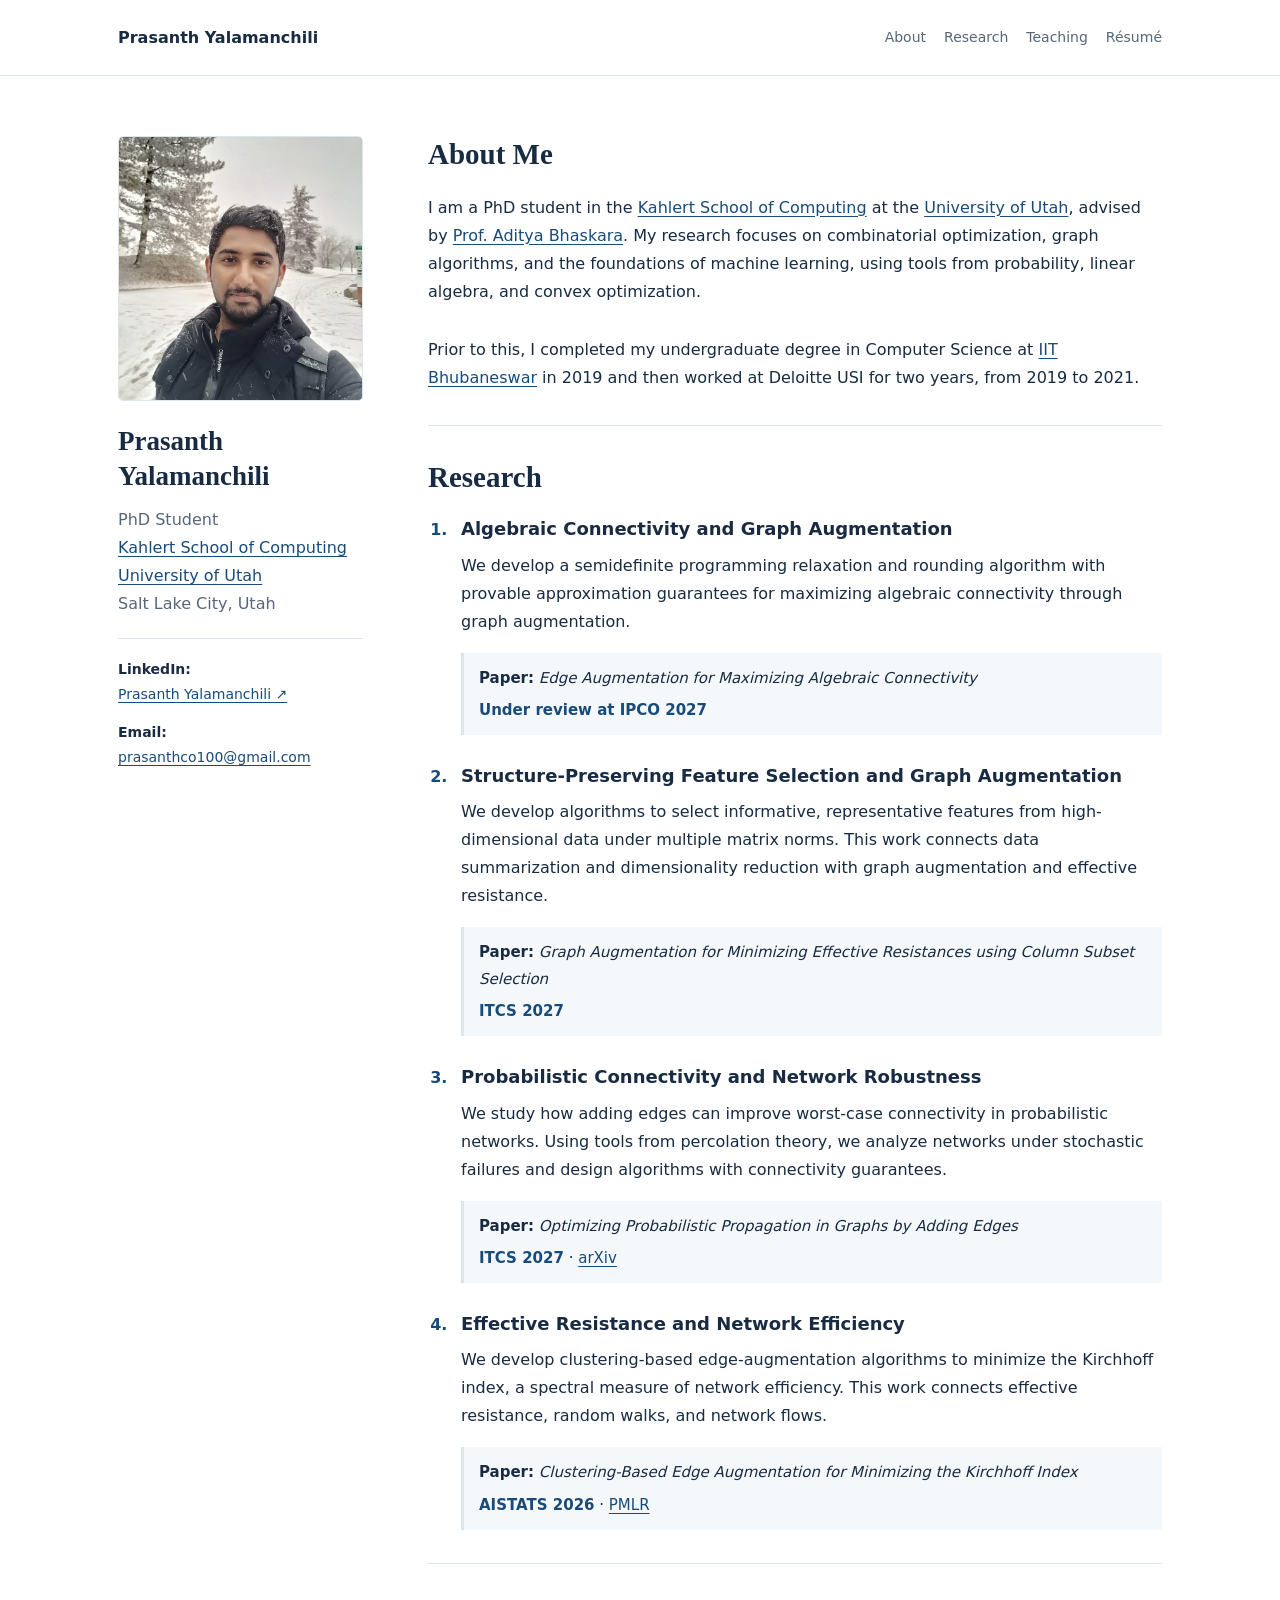
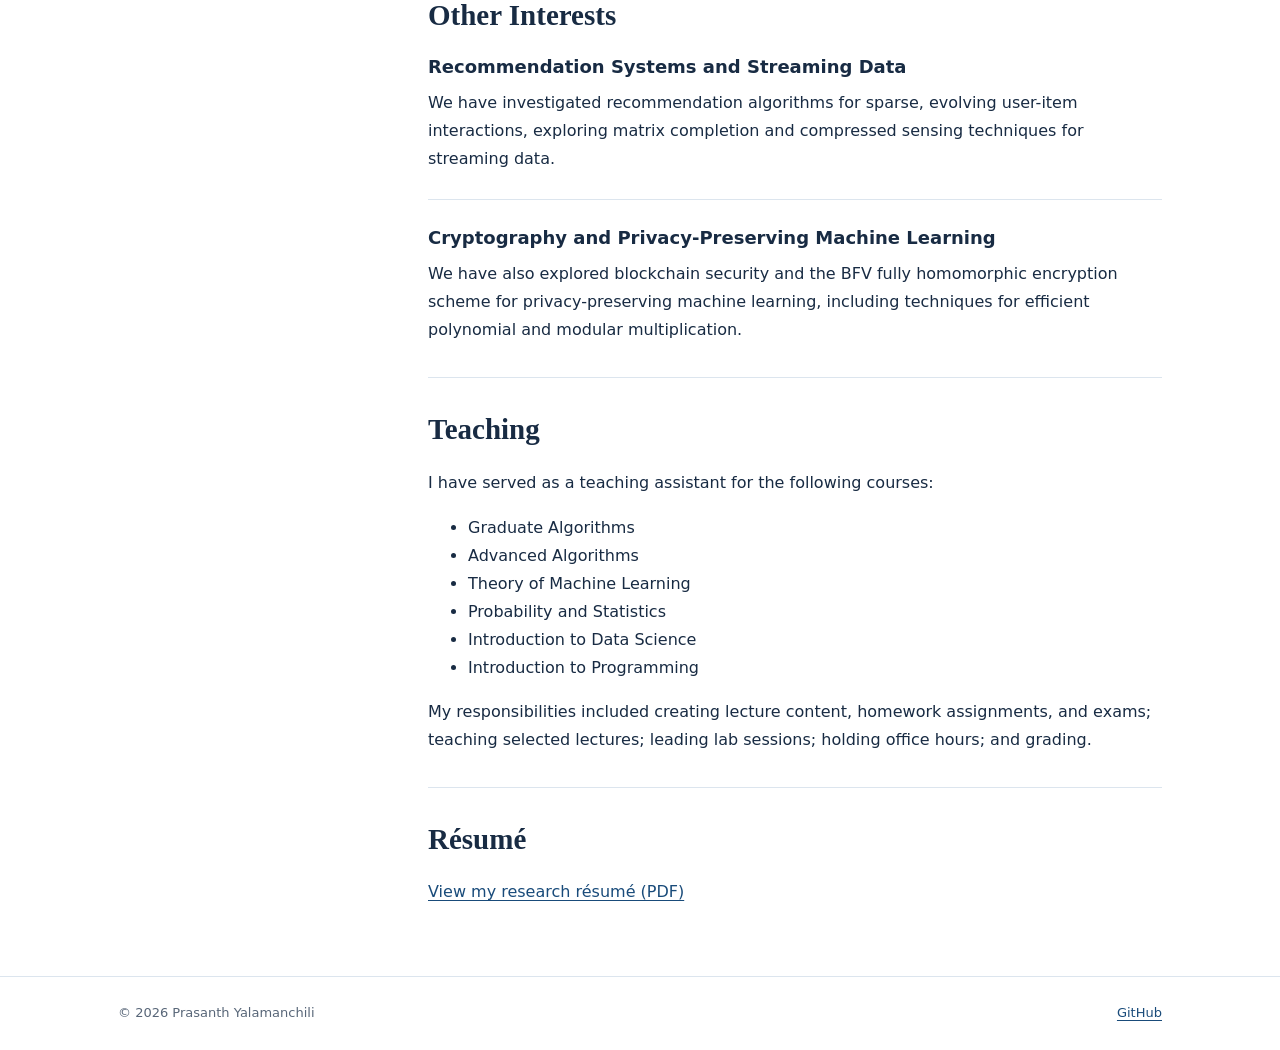
==== index.html @ 50b41cd7 "edits" ====
<!doctype html>
<html lang="en">
<head>
  <meta charset="utf-8">
  <meta name="viewport" content="width=device-width,initial-scale=1">
  <meta name="description" content="Prasanth Yalamanchili — research in algorithms, combinatorial optimization, and spectral graph theory.">
  <meta name="theme-color" content="#13263f">
  <title>Prasanth Yalamanchili | Research & Teaching</title>
  <link rel="stylesheet" href="style.css">
</head>
<body>
  <a class="skip" href="#main">Skip to content</a>
  <header class="site-header">
    <div class="container nav-wrap">
      <a class="brand" href="#home">Prasanth Yalamanchili</a>
      <nav aria-label="Main navigation">
        <a href="#about">About</a><a href="#research">Research</a><a href="#teaching">Teaching</a><a href="research_resume.pdf" target="_blank" rel="noopener noreferrer">Résumé</a>
      </nav>
    </div>
  </header>
  <main id="main" class="container academic-layout">
    <aside class="profile" id="home" aria-label="Profile and contact information">
      <img class="portrait" src="Prasanth.jpeg" alt="Prasanth Yalamanchili outdoors in the snow" width="1536" height="2048" fetchpriority="high">
      <h1>Prasanth Yalamanchili</h1>
      <p class="profile-role">PhD Student<br><a href="https://www.cs.utah.edu/">Kahlert School of Computing</a><br><a href="https://www.utah.edu/">University of Utah</a><br>Salt Lake City, Utah</p>
      <address class="contact-block" aria-label="Contact information">
        <p><strong>LinkedIn:</strong><br><a href="https://www.linkedin.com/in/prasanth-yalamanchili-78169216a/" target="_blank" rel="noopener noreferrer">Prasanth Yalamanchili ↗</a></p>
        <p><strong>Email:</strong><br><a href="mailto:prasanthco100@gmail.com">prasanthco100@gmail.com</a></p>
      </address>
    </aside>
    <div class="academic-content">
      <section id="about" class="content-section">
        <h2>About Me</h2>
        <p>I am a PhD student in the <a href="https://www.cs.utah.edu/">Kahlert School of Computing</a> at the <a href="https://www.utah.edu/">University of Utah</a>, advised by <a href="https://users.cs.utah.edu/~bhaskara/#top">Prof. Aditya Bhaskara</a>. My research focuses on combinatorial optimization, graph algorithms, and the foundations of machine learning, using tools from probability, linear algebra, and convex optimization.</p>
        <p class="background-paragraph">Prior to this, I completed my undergraduate degree in Computer Science at <a href="https://www.iitbbs.ac.in/">IIT Bhubaneswar</a> in 2019 and then worked at Deloitte USI for two years, from 2019 to 2021.</p>
      </section>
      <section id="research" class="content-section">
        <h2>Research</h2>
        <ol class="main-research">
          <li><article class="research-topic">
          <h3>Algebraic Connectivity and Graph Augmentation</h3>
          <p>We develop a semidefinite programming relaxation and rounding algorithm with provable approximation guarantees for maximizing algebraic connectivity through graph augmentation.</p>
          <p class="associated-paper"><strong>Paper:</strong> <em>Edge Augmentation for Maximizing Algebraic Connectivity</em><br><span class="paper-venue">Under review at IPCO 2027</span></p>
        </article></li>
          <li><article class="research-topic">
          <h3>Structure-Preserving Feature Selection and Graph Augmentation</h3>
          <p>We develop algorithms to select informative, representative features from high-dimensional data under multiple matrix norms. This work connects data summarization and dimensionality reduction with graph augmentation and effective resistance.</p>
          <p class="associated-paper"><strong>Paper:</strong> <em>Graph Augmentation for Minimizing Effective Resistances using Column Subset Selection</em><br><span class="paper-venue">ITCS 2027</span></p>
        </article></li>
          <li><article class="research-topic">
          <h3>Probabilistic Connectivity and Network Robustness</h3>
          <p>We study how adding edges can improve worst-case connectivity in probabilistic networks. Using tools from percolation theory, we analyze networks under stochastic failures and design algorithms with connectivity guarantees.</p>
          <p class="associated-paper"><strong>Paper:</strong> <em>Optimizing Probabilistic Propagation in Graphs by Adding Edges</em><br><span class="paper-venue">ITCS 2027</span> · <a href="https://arxiv.org/abs/2407.02624" target="_blank" rel="noopener noreferrer">arXiv</a></p>
        </article></li>
          <li><article class="research-topic">
          <h3>Effective Resistance and Network Efficiency</h3>
          <p>We develop clustering-based edge-augmentation algorithms to minimize the Kirchhoff index, a spectral measure of network efficiency. This work connects effective resistance, random walks, and network flows.</p>
          <p class="associated-paper"><strong>Paper:</strong> <em>Clustering-Based Edge Augmentation for Minimizing the Kirchhoff Index</em><br><span class="paper-venue">AISTATS 2026</span> · <a href="https://proceedings.mlr.press/v300/yalamanchili26a.html" target="_blank" rel="noopener noreferrer">PMLR</a></p>
        </article></li>
        </ol>
      </section>
      <section id="other-interests" class="content-section">
        <h2>Other Interests</h2>
        <article class="research-topic">
          <h3>Recommendation Systems and Streaming Data</h3>
          <p>We have investigated recommendation algorithms for sparse, evolving user-item interactions, exploring matrix completion and compressed sensing techniques for streaming data.</p>
        </article>
        <article class="research-topic">
          <h3>Cryptography and Privacy-Preserving Machine Learning</h3>
          <p>We have also explored blockchain security and the BFV fully homomorphic encryption scheme for privacy-preserving machine learning, including techniques for efficient polynomial and modular multiplication.</p>
        </article>
      </section>
      <section id="teaching" class="content-section">
        <h2>Teaching</h2>
        <p>I have served as a teaching assistant for the following courses:</p>
        <ul class="teaching-courses">
          <li>Graduate Algorithms</li>
          <li>Advanced Algorithms</li>
          <li>Theory of Machine Learning</li>
          <li>Probability and Statistics</li>
          <li>Introduction to Data Science</li>
          <li>Introduction to Programming</li>
        </ul>
        <p>My responsibilities included creating lecture content, homework assignments, and exams; teaching selected lectures; leading lab sessions; holding office hours; and grading.</p>
      </section>
      <section id="cv" class="content-section">
        <h2>Résumé</h2>
        <p><a href="research_resume.pdf" target="_blank" rel="noopener noreferrer">View my research résumé (PDF)</a></p>
      </section>
    </div>
  </main>
  <footer><div class="container footer-row"><span>© <span id="year">2026</span> Prasanth Yalamanchili</span><a href="https://github.com/prasanth1092" target="_blank" rel="noopener noreferrer">GitHub</a></div></footer>
  <script>document.getElementById('year').textContent = new Date().getFullYear();</script>
</body>
</html>
---- style.css ----
:root{--ink:#182b43;--muted:#586678;--accent:#194b7a;--edge:#dce5ee;--pale:#f5f8fb;--max:1100px}
*{box-sizing:border-box}html{scroll-behavior:smooth;scroll-padding-top:105px}body{margin:0;color:var(--ink);font:16px/1.75 system-ui,-apple-system,BlinkMacSystemFont,"Segoe UI",sans-serif;background:#fff}a{color:var(--accent);text-underline-offset:3px}a:focus-visible{outline:3px solid #6ba8d6;outline-offset:4px}.container{max-width:var(--max);margin:0 auto;padding:0 28px}.skip{position:absolute;top:-90px;background:#fff;padding:10px;z-index:100}.skip:focus{top:5px}.site-header{position:sticky;top:0;z-index:5;background:rgba(255,255,255,.97);border-bottom:1px solid var(--edge)}.nav-wrap{min-height:75px;display:flex;align-items:center;justify-content:space-between;gap:24px}.brand{font-weight:750;color:var(--ink);text-decoration:none;white-space:nowrap}.site-header nav{display:flex;flex-wrap:wrap;gap:18px}.site-header nav a{text-decoration:none;color:var(--muted);font-size:14px}.site-header nav a:hover{color:var(--accent)}
.academic-layout{display:grid;grid-template-columns:245px minmax(0,1fr);gap:65px;align-items:start;padding-top:60px;padding-bottom:70px}.profile .portrait{height:265px;width:100%;object-fit:cover;object-position:center 85%;border:1px solid var(--edge);border-radius:5px;display:block}h1,h2,h3{line-height:1.35}.profile h1{font:700 27px/1.3 Georgia,serif;margin:23px 0 12px}.profile-role{color:var(--muted);margin:0 0 20px}.profile address{font-style:normal;font-size:14px;color:var(--muted);overflow-wrap:anywhere}.profile-links{margin-top:15px;font-size:14px}.content-section{padding:0 0 33px;margin:0 0 33px;border-bottom:1px solid var(--edge)}.content-section:last-child{margin-bottom:0;border-bottom:0;padding-bottom:0}h2{font:700 29px/1.3 Georgia,serif;margin:0 0 20px}h3{font-size:18px;margin:0 0 10px}.content-section p{margin:0 0 17px}.content-section p:last-child{margin-bottom:0}.interest-list{padding-left:22px}.interest-list li{padding-left:5px;margin-bottom:14px}.paper-list{padding-left:24px;margin:0}.paper-list>li{padding-left:8px;margin-bottom:27px}.paper-list>li:last-child{margin-bottom:0}.paper-list li::marker{color:var(--accent);font-weight:600}.paper-list p{color:var(--muted);font-size:15px}footer{padding:25px 0;border-top:1px solid var(--edge);font-size:13px;color:var(--muted)}.footer-row{display:flex;justify-content:space-between;gap:20px}
@media(max-width:900px){.nav-wrap{align-items:flex-start;flex-direction:column;gap:8px;padding-top:13px;padding-bottom:13px}.academic-layout{grid-template-columns:210px minmax(0,1fr);gap:35px}.profile .portrait{height:235px}html{scroll-padding-top:130px}}
@media(max-width:640px){.container{padding-left:22px;padding-right:22px}.academic-layout{grid-template-columns:1fr;gap:40px;padding-top:35px;padding-bottom:45px}.profile .portrait{width:190px;height:215px}.profile h1{font-size:29px}.site-header nav{gap:10px 16px}.site-header nav a{font-size:13px}h2{font-size:26px}.content-section{padding-bottom:28px;margin-bottom:28px}}
@media(prefers-reduced-motion:reduce){html{scroll-behavior:auto}}

.contact-block{border-top:1px solid var(--edge);padding-top:18px}.contact-block p{margin:0 0 14px}.contact-block p:last-child{margin-bottom:0}.contact-block strong{color:var(--ink)}

#about .background-paragraph{margin-top:30px}

.research-topic{margin-top:26px;padding-top:26px;border-top:1px solid var(--edge)}.research-topic:first-of-type{margin-top:0;padding-top:0;border-top:0}.research-topic .associated-paper{background:var(--pale);border-left:3px solid var(--edge);padding:12px 15px;font-size:15px}

.paper-venue{display:inline-block;margin-top:6px;font-weight:600;color:var(--accent)}

.main-research{margin:0;padding-left:25px}.main-research>li{padding-left:8px;margin-bottom:28px}.main-research>li:last-child{margin-bottom:0}.main-research>li::marker{font-weight:700;color:var(--accent)}.main-research .research-topic{margin:0;padding:0;border:0}
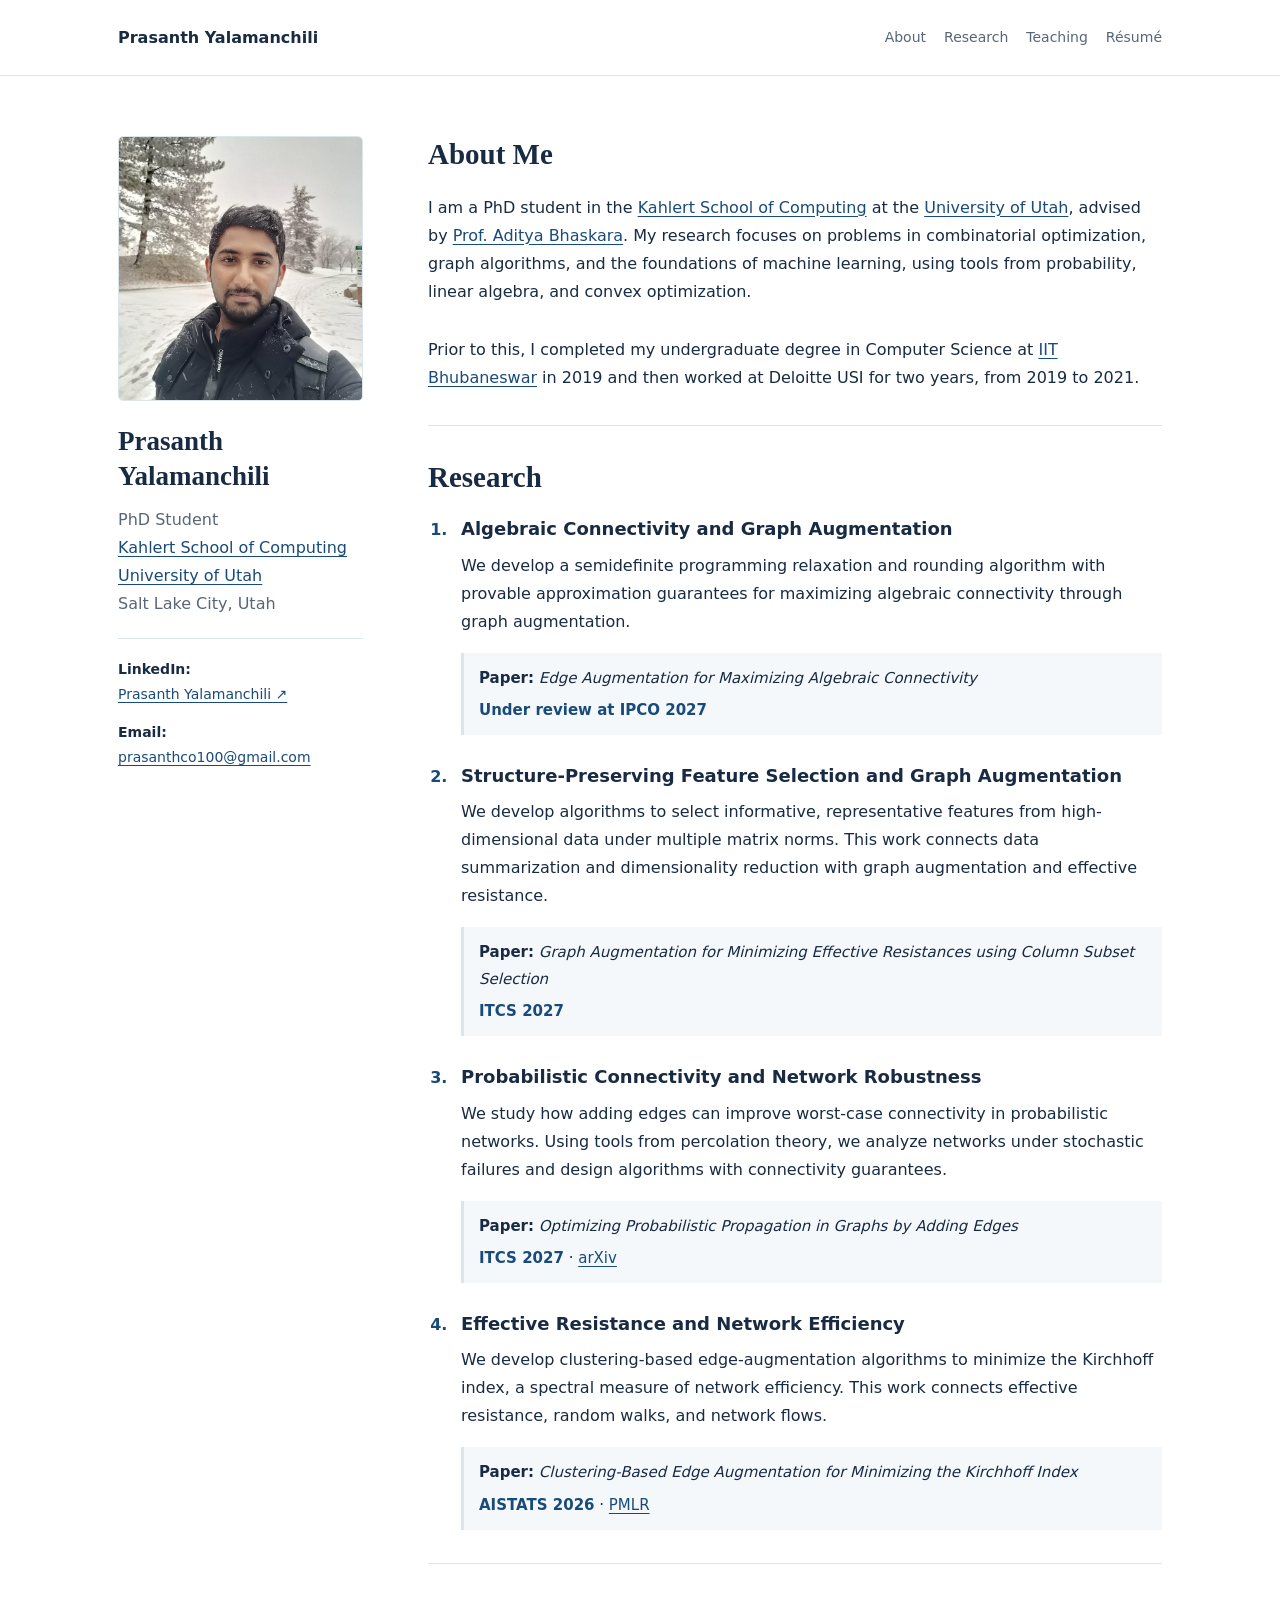
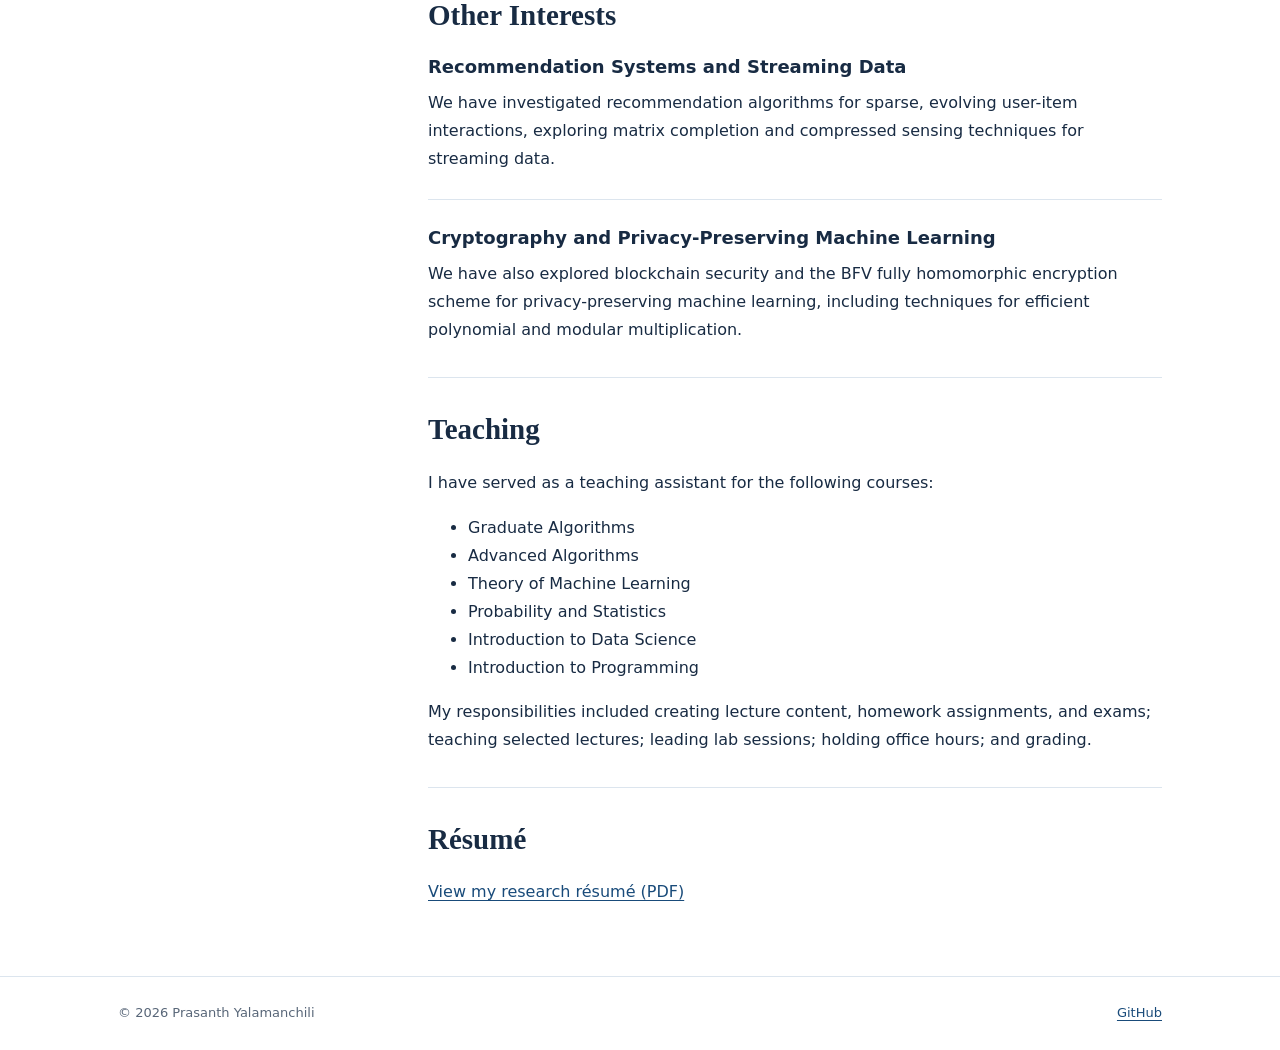
==== commit f40b0074: "edits" ====
--- a/index.html
+++ b/index.html
@@ -31,7 +31,7 @@
     <div class="academic-content">
       <section id="about" class="content-section">
         <h2>About Me</h2>
-        <p>I am a PhD student in the <a href="https://www.cs.utah.edu/">Kahlert School of Computing</a> at the <a href="https://www.utah.edu/">University of Utah</a>, advised by <a href="https://users.cs.utah.edu/~bhaskara/#top">Prof. Aditya Bhaskara</a>. My research focuses on combinatorial optimization, graph algorithms, and the foundations of machine learning, using tools from probability, linear algebra, and convex optimization.</p>
+        <p>I am a PhD student in the <a href="https://www.cs.utah.edu/">Kahlert School of Computing</a> at the <a href="https://www.utah.edu/">University of Utah</a>, advised by <a href="https://users.cs.utah.edu/~bhaskara/#top">Prof. Aditya Bhaskara</a>. My research focuses on problems in combinatorial optimization, graph algorithms, and the foundations of machine learning, using tools from probability, linear algebra, and convex optimization.</p>
         <p class="background-paragraph">Prior to this, I completed my undergraduate degree in Computer Science at <a href="https://www.iitbbs.ac.in/">IIT Bhubaneswar</a> in 2019 and then worked at Deloitte USI for two years, from 2019 to 2021.</p>
       </section>
       <section id="research" class="content-section">
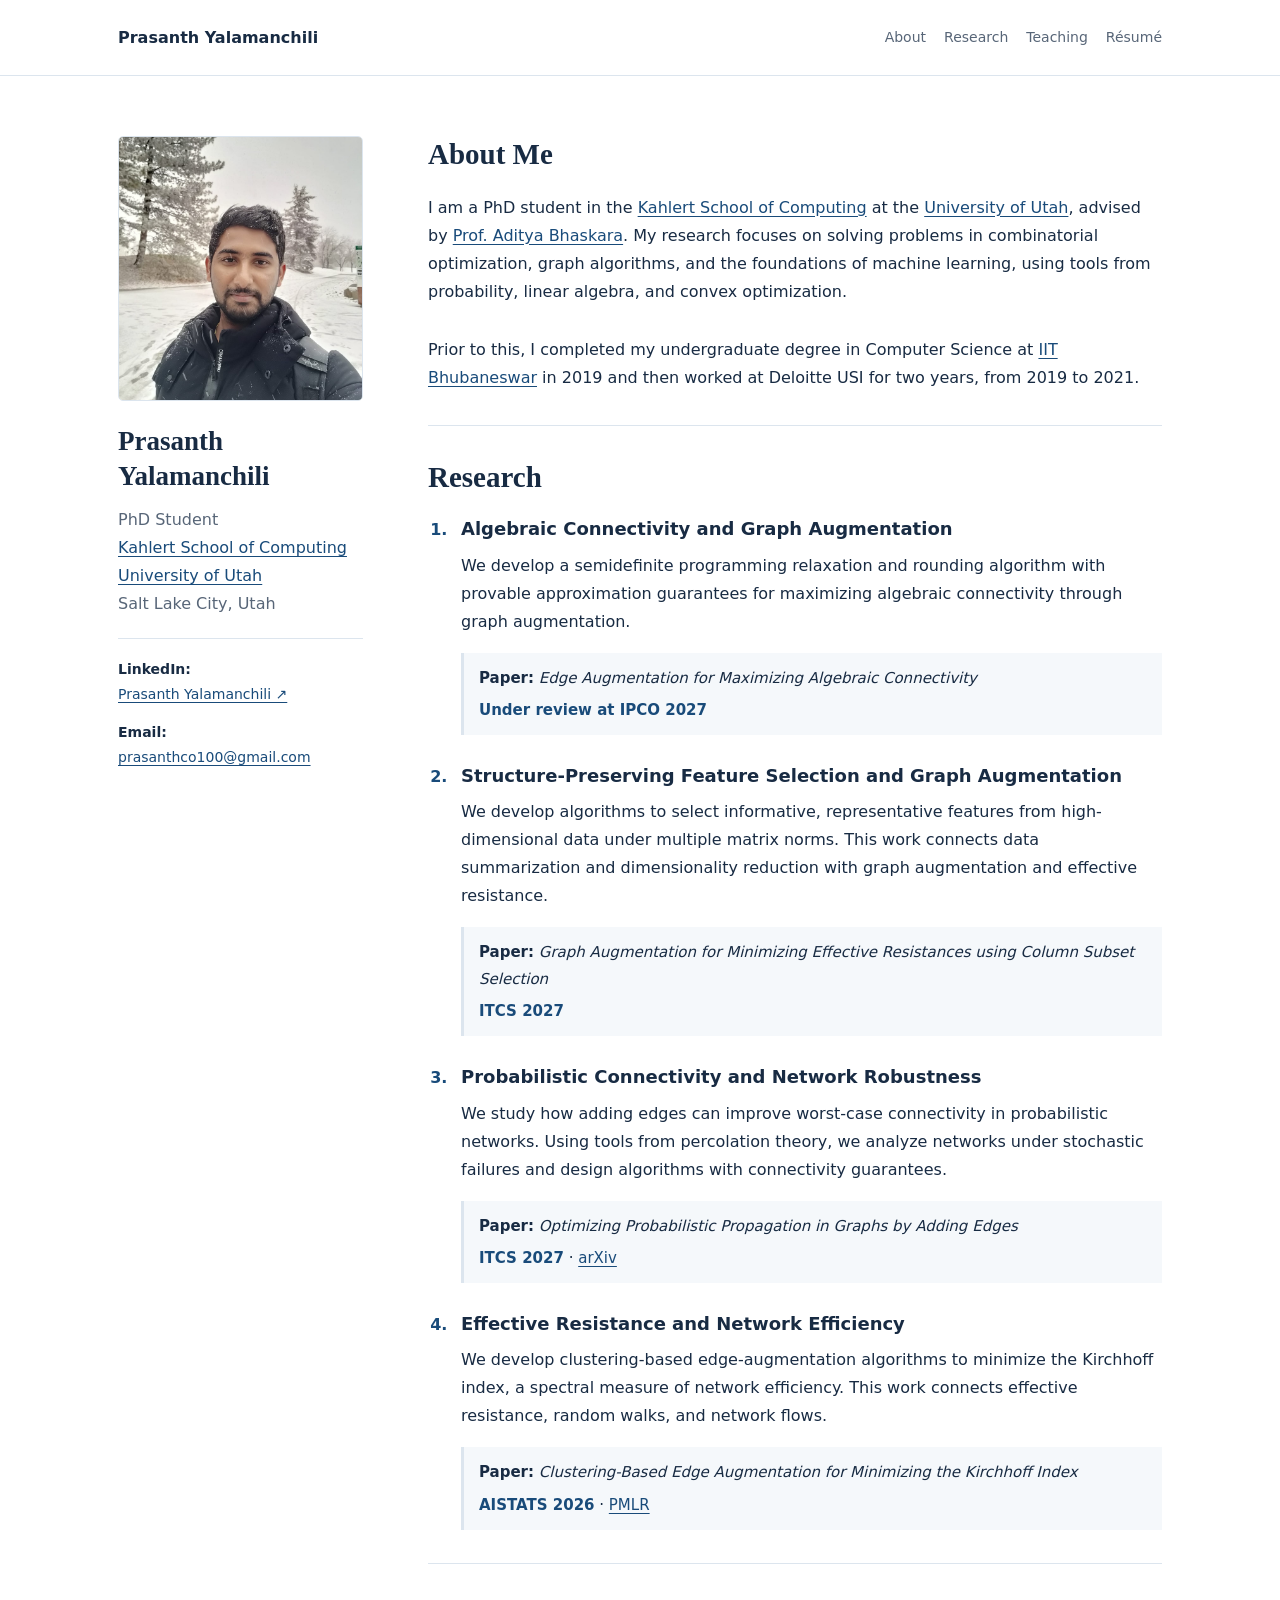
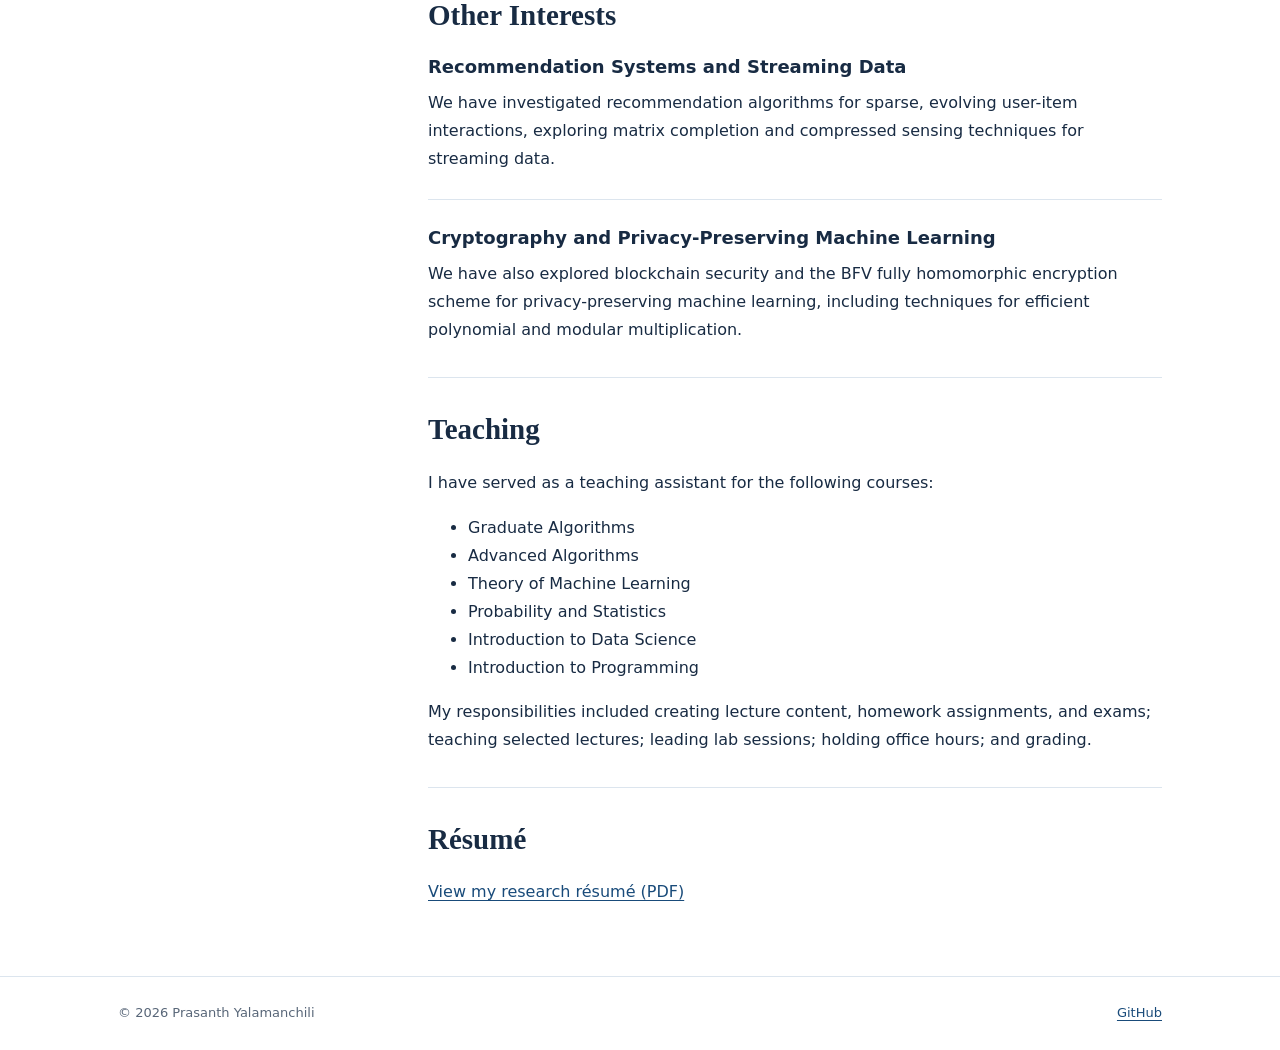
==== commit f0841e51: "edits" ====
--- a/index.html
+++ b/index.html
@@ -31,7 +31,7 @@
     <div class="academic-content">
       <section id="about" class="content-section">
         <h2>About Me</h2>
-        <p>I am a PhD student in the <a href="https://www.cs.utah.edu/">Kahlert School of Computing</a> at the <a href="https://www.utah.edu/">University of Utah</a>, advised by <a href="https://users.cs.utah.edu/~bhaskara/#top">Prof. Aditya Bhaskara</a>. My research focuses on problems in combinatorial optimization, graph algorithms, and the foundations of machine learning, using tools from probability, linear algebra, and convex optimization.</p>
+        <p>I am a PhD student in the <a href="https://www.cs.utah.edu/">Kahlert School of Computing</a> at the <a href="https://www.utah.edu/">University of Utah</a>, advised by <a href="https://users.cs.utah.edu/~bhaskara/#top">Prof. Aditya Bhaskara</a>. My research focuses on solving problems in combinatorial optimization, graph algorithms, and the foundations of machine learning, using tools from probability, linear algebra, and convex optimization.</p>
         <p class="background-paragraph">Prior to this, I completed my undergraduate degree in Computer Science at <a href="https://www.iitbbs.ac.in/">IIT Bhubaneswar</a> in 2019 and then worked at Deloitte USI for two years, from 2019 to 2021.</p>
       </section>
       <section id="research" class="content-section">
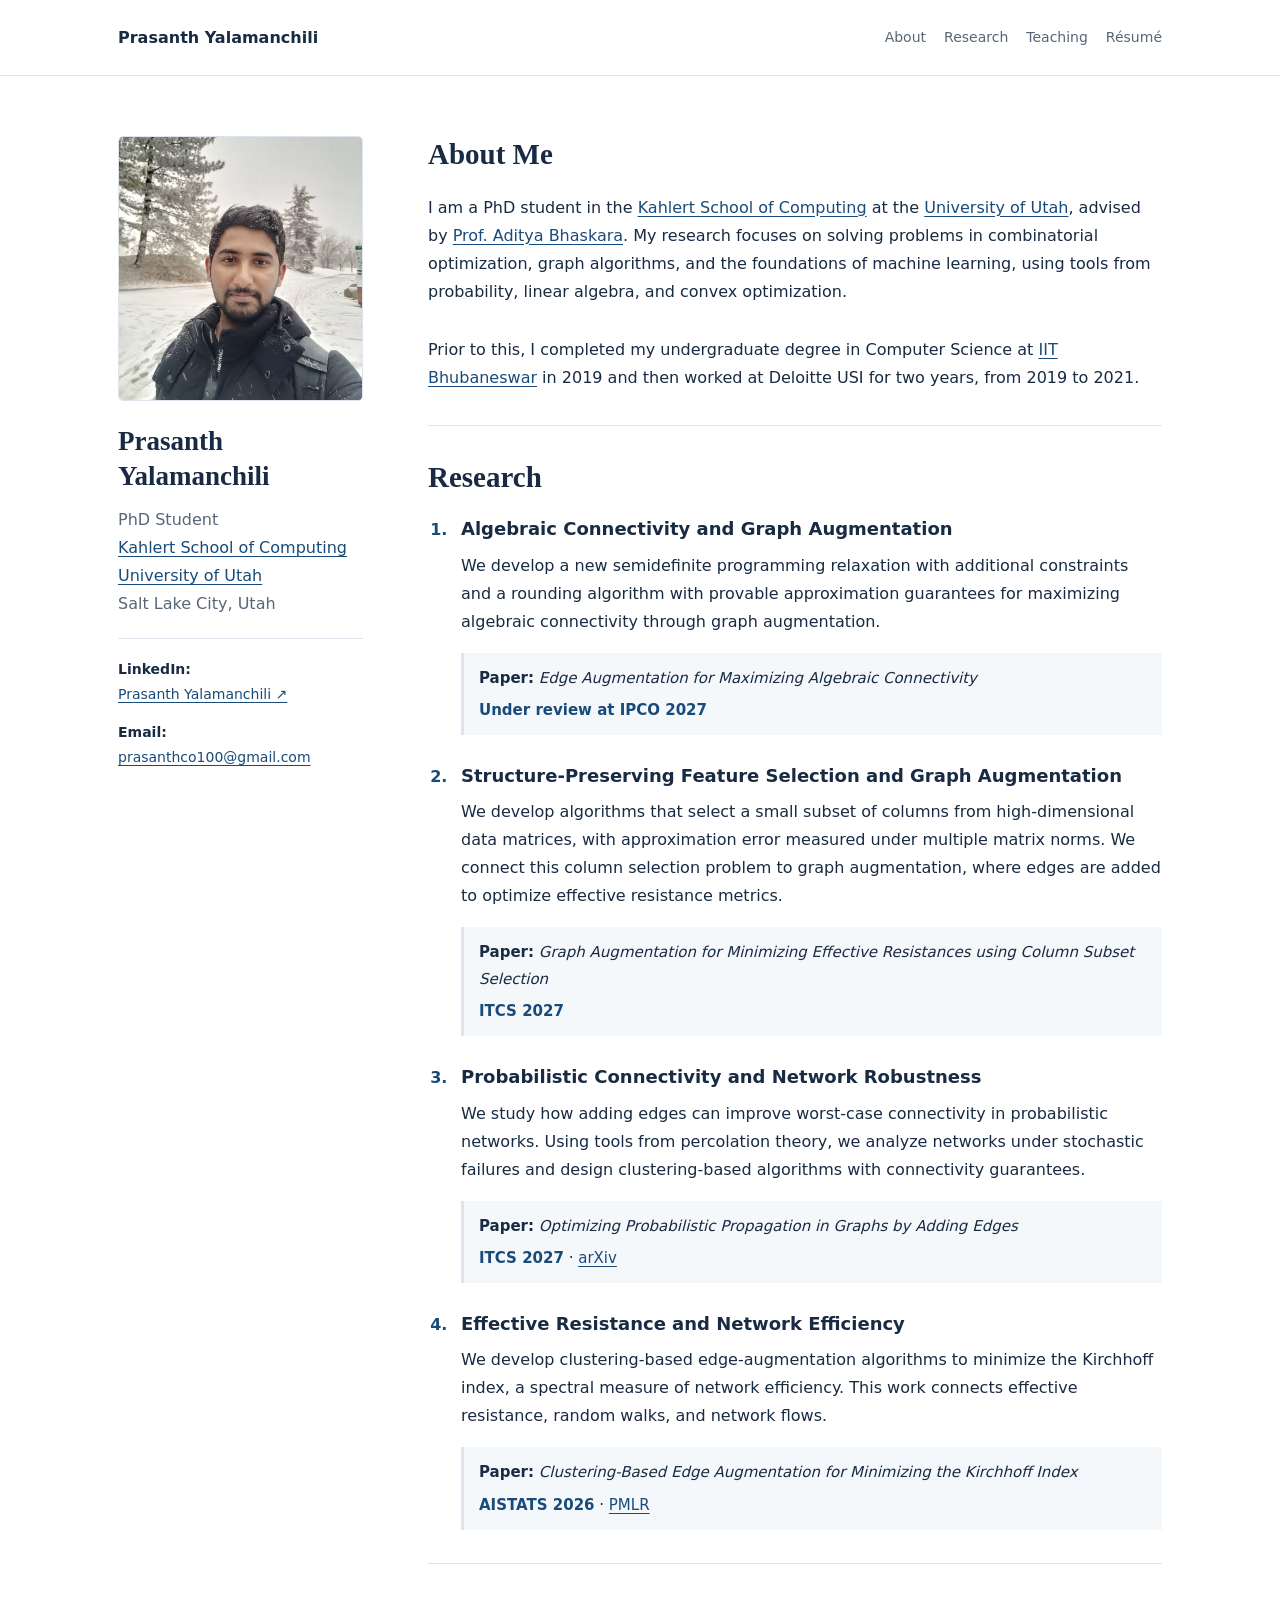
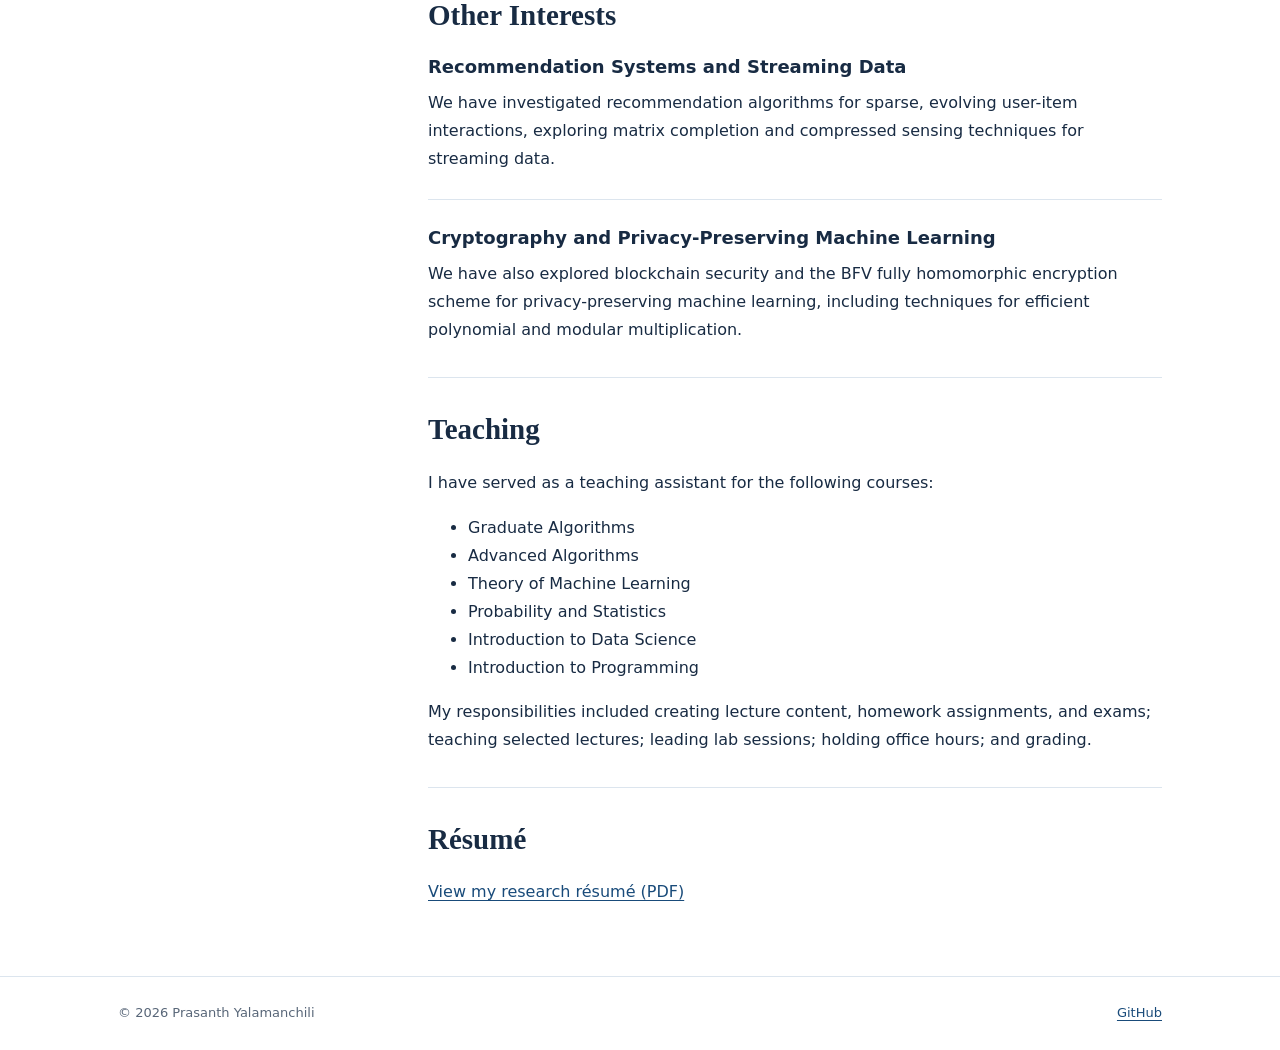
==== commit 194d4aea: "edits" ====
--- a/index.html
+++ b/index.html
@@ -39,17 +39,17 @@
         <ol class="main-research">
           <li><article class="research-topic">
           <h3>Algebraic Connectivity and Graph Augmentation</h3>
-          <p>We develop a semidefinite programming relaxation and rounding algorithm with provable approximation guarantees for maximizing algebraic connectivity through graph augmentation.</p>
+          <p>We develop a new semidefinite programming relaxation with additional constraints and a rounding algorithm with provable approximation guarantees for maximizing algebraic connectivity through graph augmentation.</p>
           <p class="associated-paper"><strong>Paper:</strong> <em>Edge Augmentation for Maximizing Algebraic Connectivity</em><br><span class="paper-venue">Under review at IPCO 2027</span></p>
         </article></li>
           <li><article class="research-topic">
           <h3>Structure-Preserving Feature Selection and Graph Augmentation</h3>
-          <p>We develop algorithms to select informative, representative features from high-dimensional data under multiple matrix norms. This work connects data summarization and dimensionality reduction with graph augmentation and effective resistance.</p>
+          <p>We develop algorithms that select a small subset of columns from high-dimensional data matrices, with approximation error measured under multiple matrix norms. We connect this column selection problem to graph augmentation, where edges are added to optimize effective resistance metrics.</p>
           <p class="associated-paper"><strong>Paper:</strong> <em>Graph Augmentation for Minimizing Effective Resistances using Column Subset Selection</em><br><span class="paper-venue">ITCS 2027</span></p>
         </article></li>
           <li><article class="research-topic">
           <h3>Probabilistic Connectivity and Network Robustness</h3>
-          <p>We study how adding edges can improve worst-case connectivity in probabilistic networks. Using tools from percolation theory, we analyze networks under stochastic failures and design algorithms with connectivity guarantees.</p>
+          <p>We study how adding edges can improve worst-case connectivity in probabilistic networks. Using tools from percolation theory, we analyze networks under stochastic failures and design clustering-based algorithms with connectivity guarantees.</p>
           <p class="associated-paper"><strong>Paper:</strong> <em>Optimizing Probabilistic Propagation in Graphs by Adding Edges</em><br><span class="paper-venue">ITCS 2027</span> · <a href="https://arxiv.org/abs/2407.02624" target="_blank" rel="noopener noreferrer">arXiv</a></p>
         </article></li>
           <li><article class="research-topic">
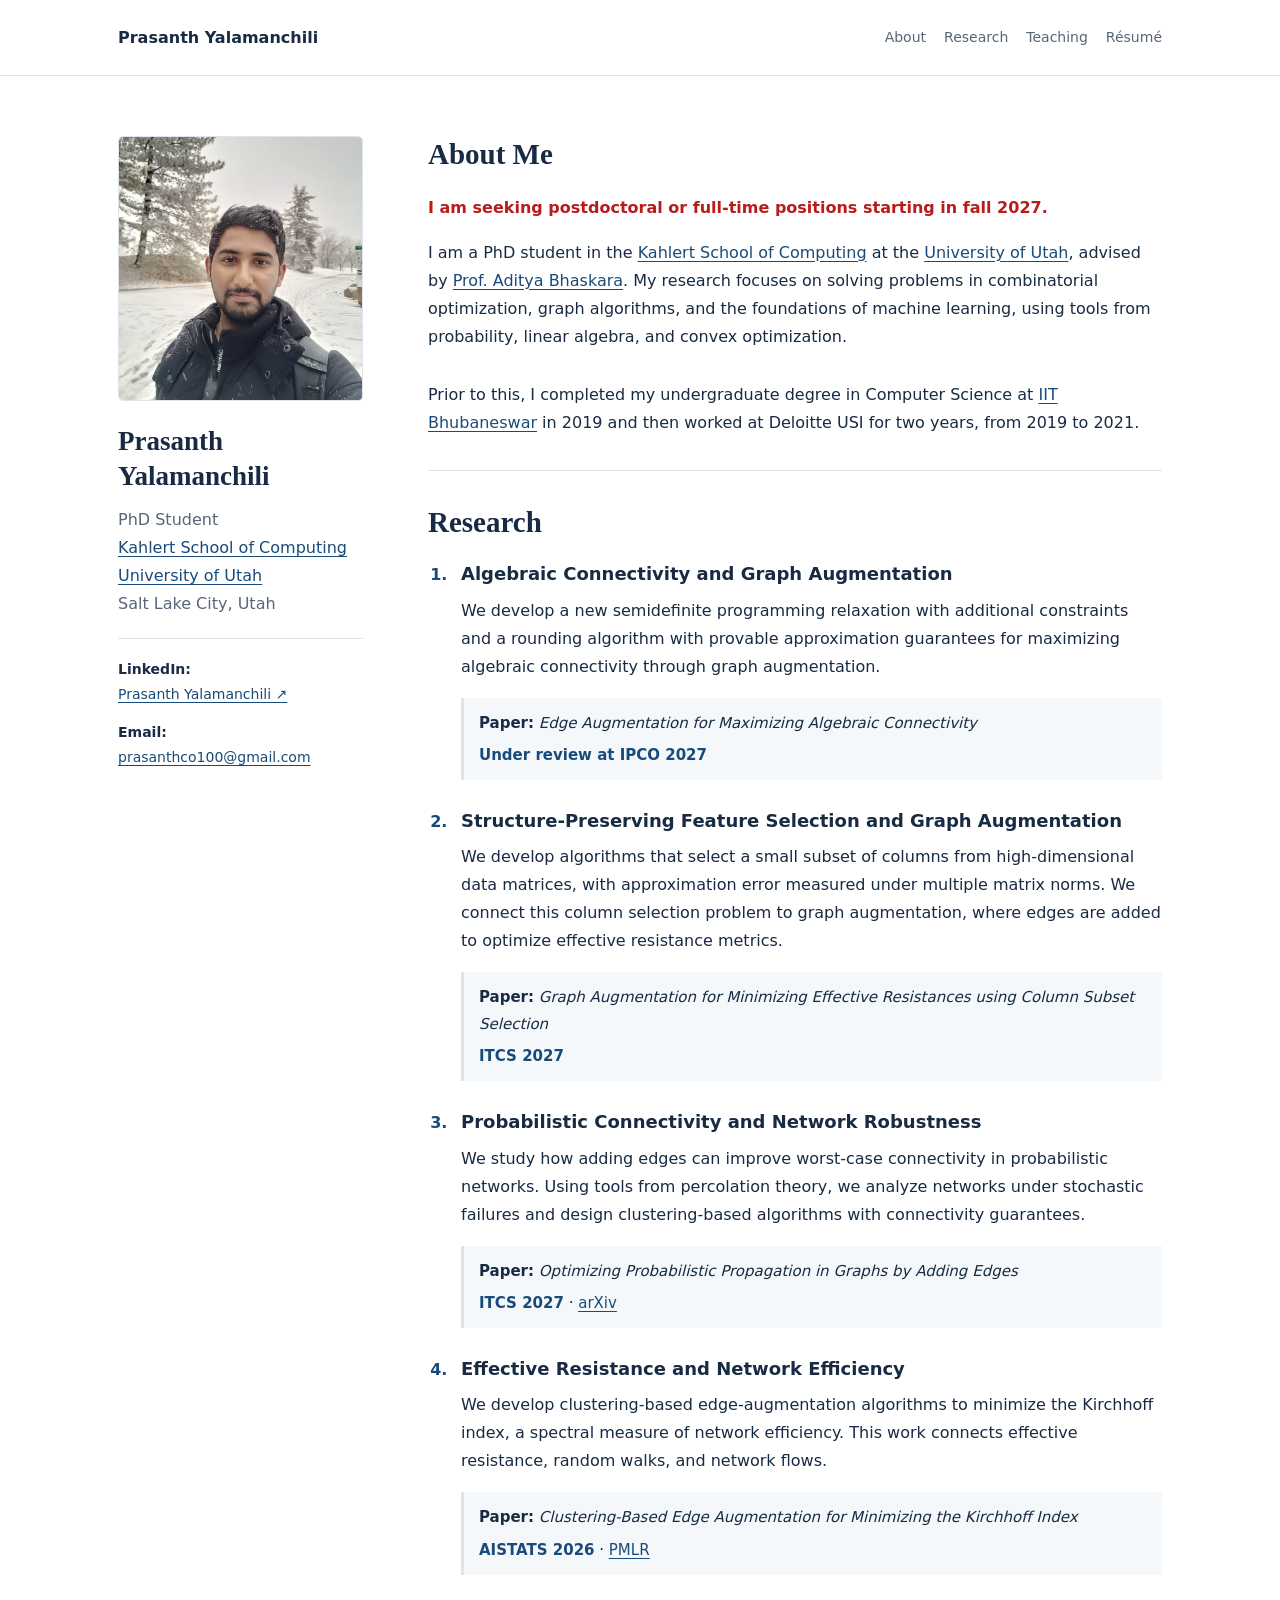
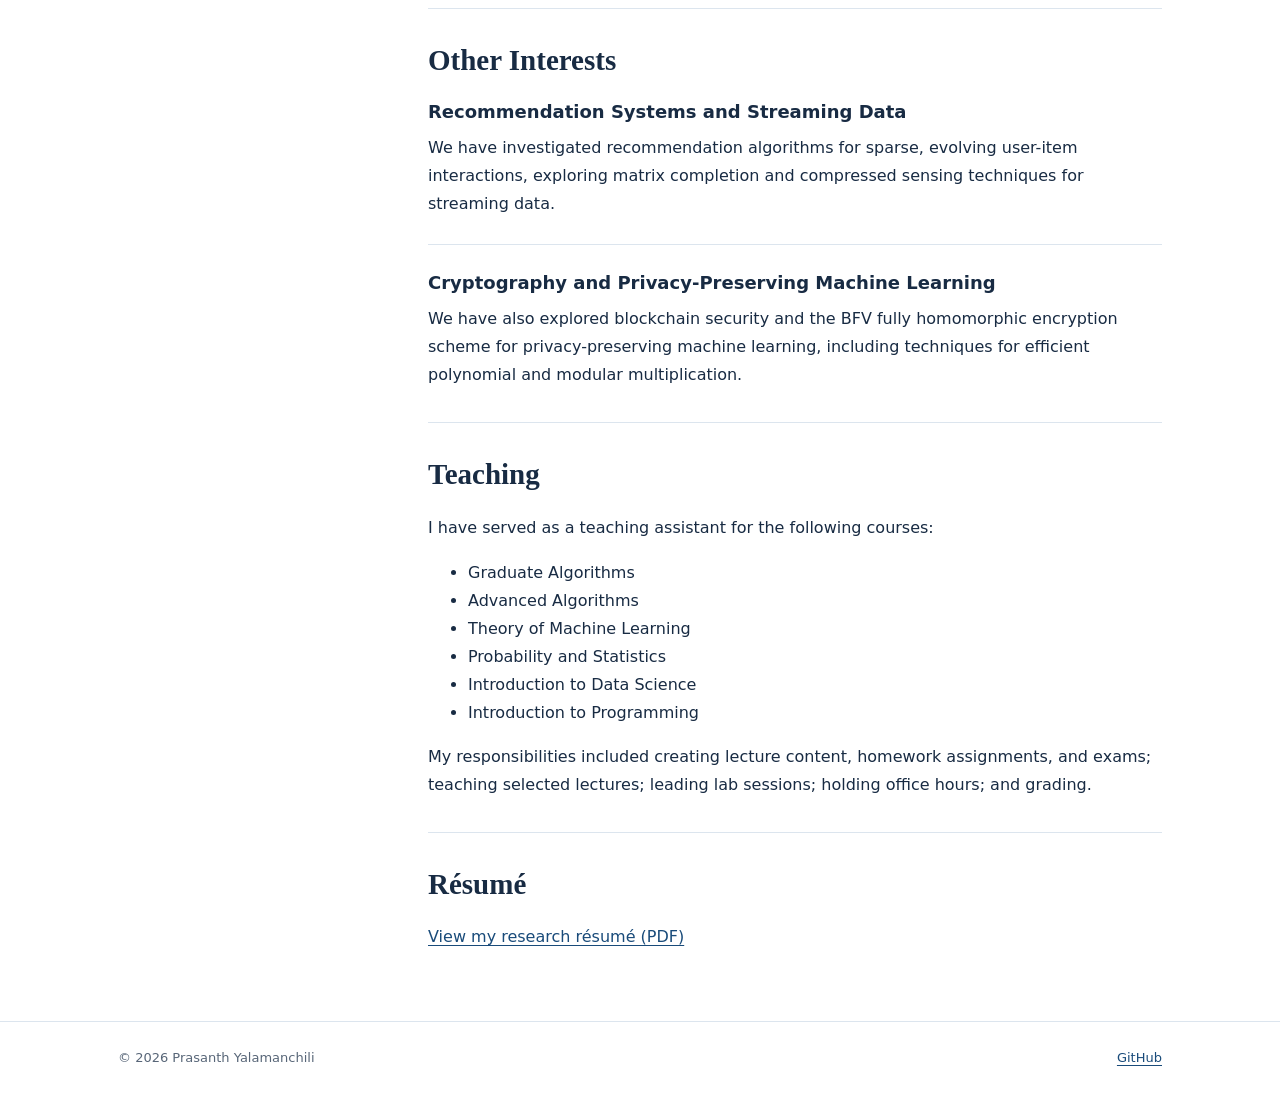
==== commit db9bb8d2: "edits" ====
--- a/index.html
+++ b/index.html
@@ -31,6 +31,7 @@
     <div class="academic-content">
       <section id="about" class="content-section">
         <h2>About Me</h2>
+        <p class="availability">I am seeking postdoctoral or full-time positions starting in fall 2027.</p>
         <p>I am a PhD student in the <a href="https://www.cs.utah.edu/">Kahlert School of Computing</a> at the <a href="https://www.utah.edu/">University of Utah</a>, advised by <a href="https://users.cs.utah.edu/~bhaskara/#top">Prof. Aditya Bhaskara</a>. My research focuses on solving problems in combinatorial optimization, graph algorithms, and the foundations of machine learning, using tools from probability, linear algebra, and convex optimization.</p>
         <p class="background-paragraph">Prior to this, I completed my undergraduate degree in Computer Science at <a href="https://www.iitbbs.ac.in/">IIT Bhubaneswar</a> in 2019 and then worked at Deloitte USI for two years, from 2019 to 2021.</p>
       </section>
--- a/style.css
+++ b/style.css
@@ -14,3 +14,4 @@
 .paper-venue{display:inline-block;margin-top:6px;font-weight:600;color:var(--accent)}
 
 .main-research{margin:0;padding-left:25px}.main-research>li{padding-left:8px;margin-bottom:28px}.main-research>li:last-child{margin-bottom:0}.main-research>li::marker{font-weight:700;color:var(--accent)}.main-research .research-topic{margin:0;padding:0;border:0}
+.availability { color: #b91c1c; font-weight: 700; }
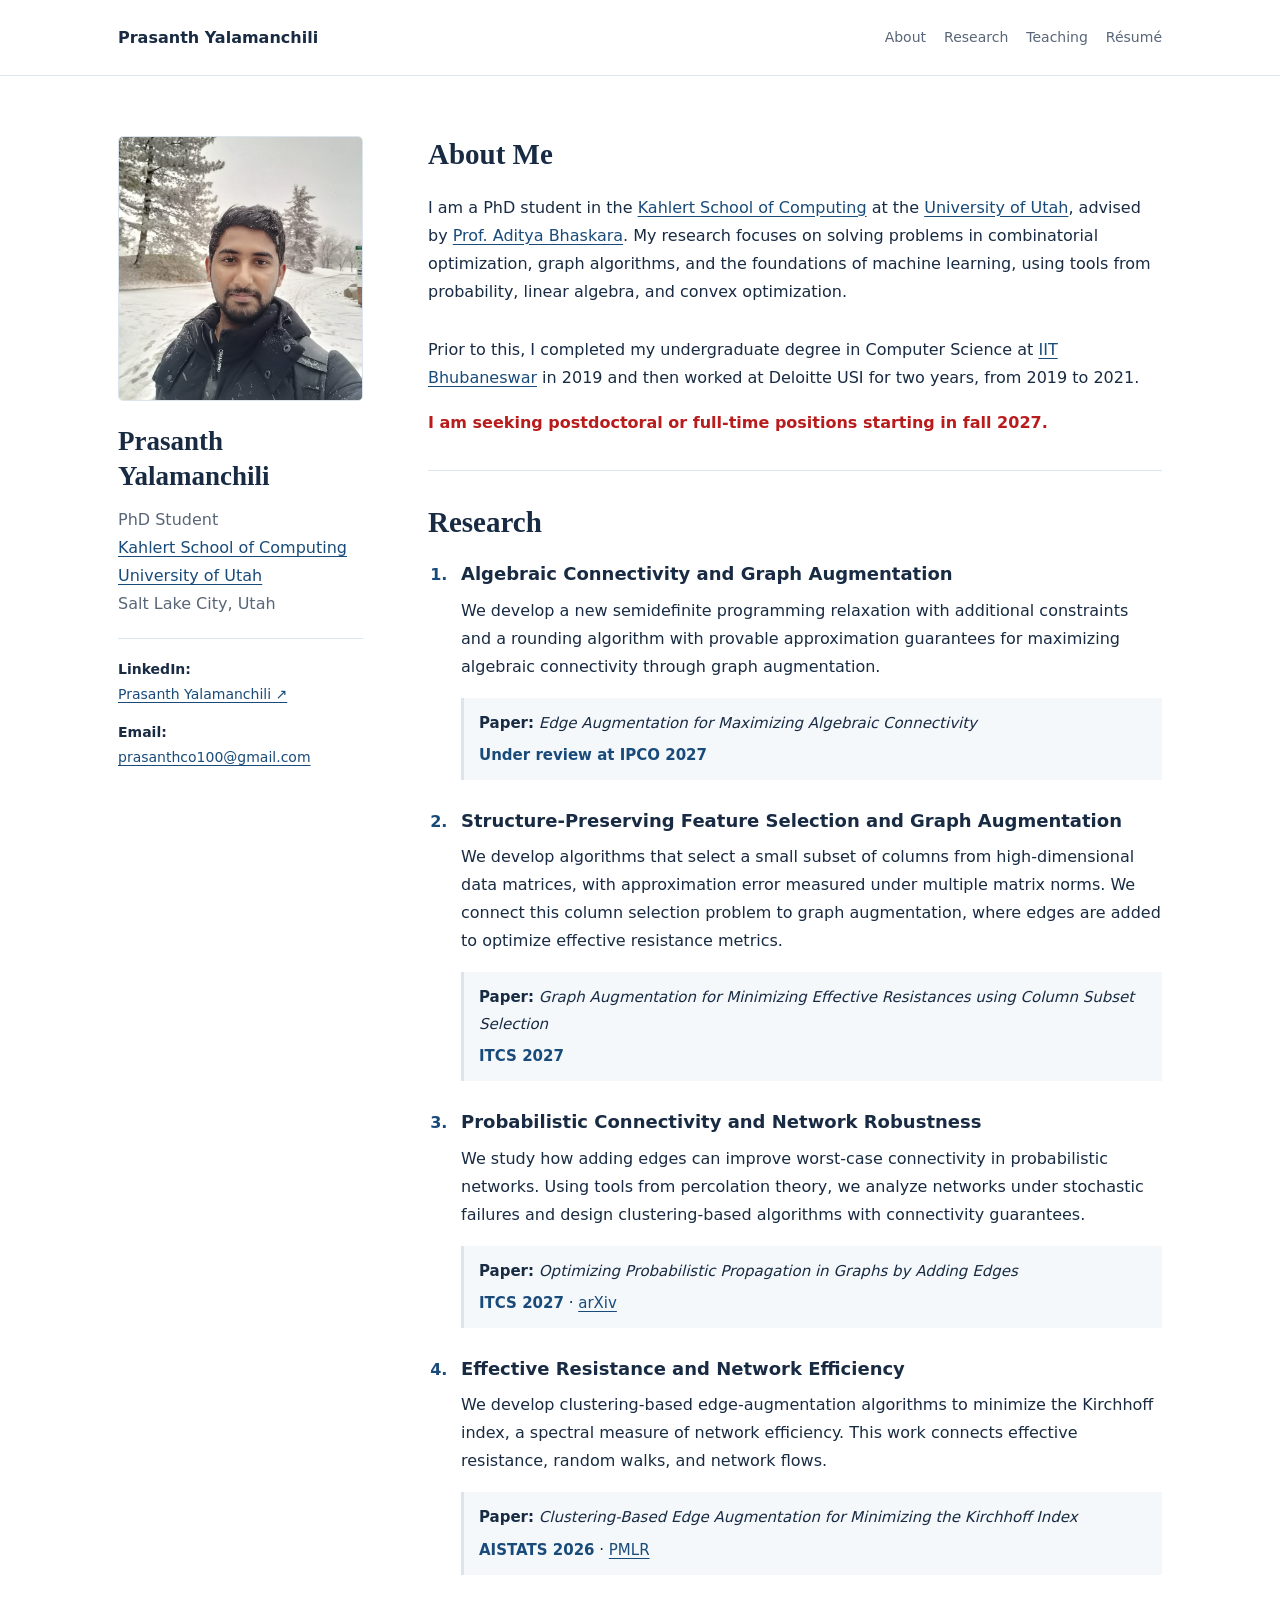
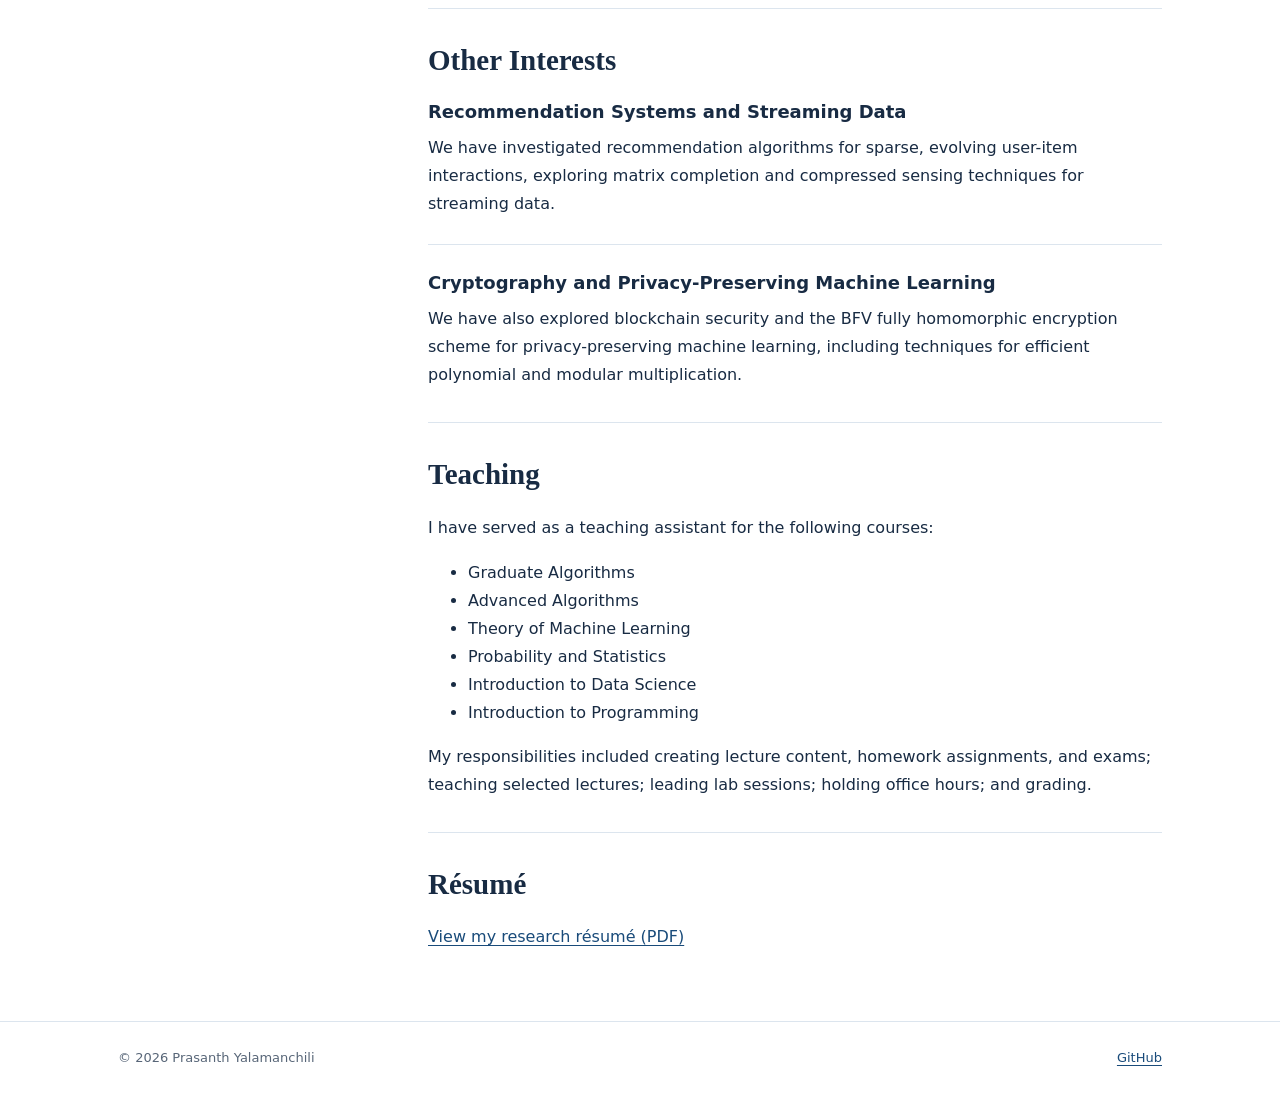
==== commit d0fb90fc: "edits" ====
--- a/index.html
+++ b/index.html
@@ -31,9 +31,9 @@
     <div class="academic-content">
       <section id="about" class="content-section">
         <h2>About Me</h2>
-        <p class="availability">I am seeking postdoctoral or full-time positions starting in fall 2027.</p>
         <p>I am a PhD student in the <a href="https://www.cs.utah.edu/">Kahlert School of Computing</a> at the <a href="https://www.utah.edu/">University of Utah</a>, advised by <a href="https://users.cs.utah.edu/~bhaskara/#top">Prof. Aditya Bhaskara</a>. My research focuses on solving problems in combinatorial optimization, graph algorithms, and the foundations of machine learning, using tools from probability, linear algebra, and convex optimization.</p>
         <p class="background-paragraph">Prior to this, I completed my undergraduate degree in Computer Science at <a href="https://www.iitbbs.ac.in/">IIT Bhubaneswar</a> in 2019 and then worked at Deloitte USI for two years, from 2019 to 2021.</p>
+        <p class="availability">I am seeking postdoctoral or full-time positions starting in fall 2027.</p>
       </section>
       <section id="research" class="content-section">
         <h2>Research</h2>
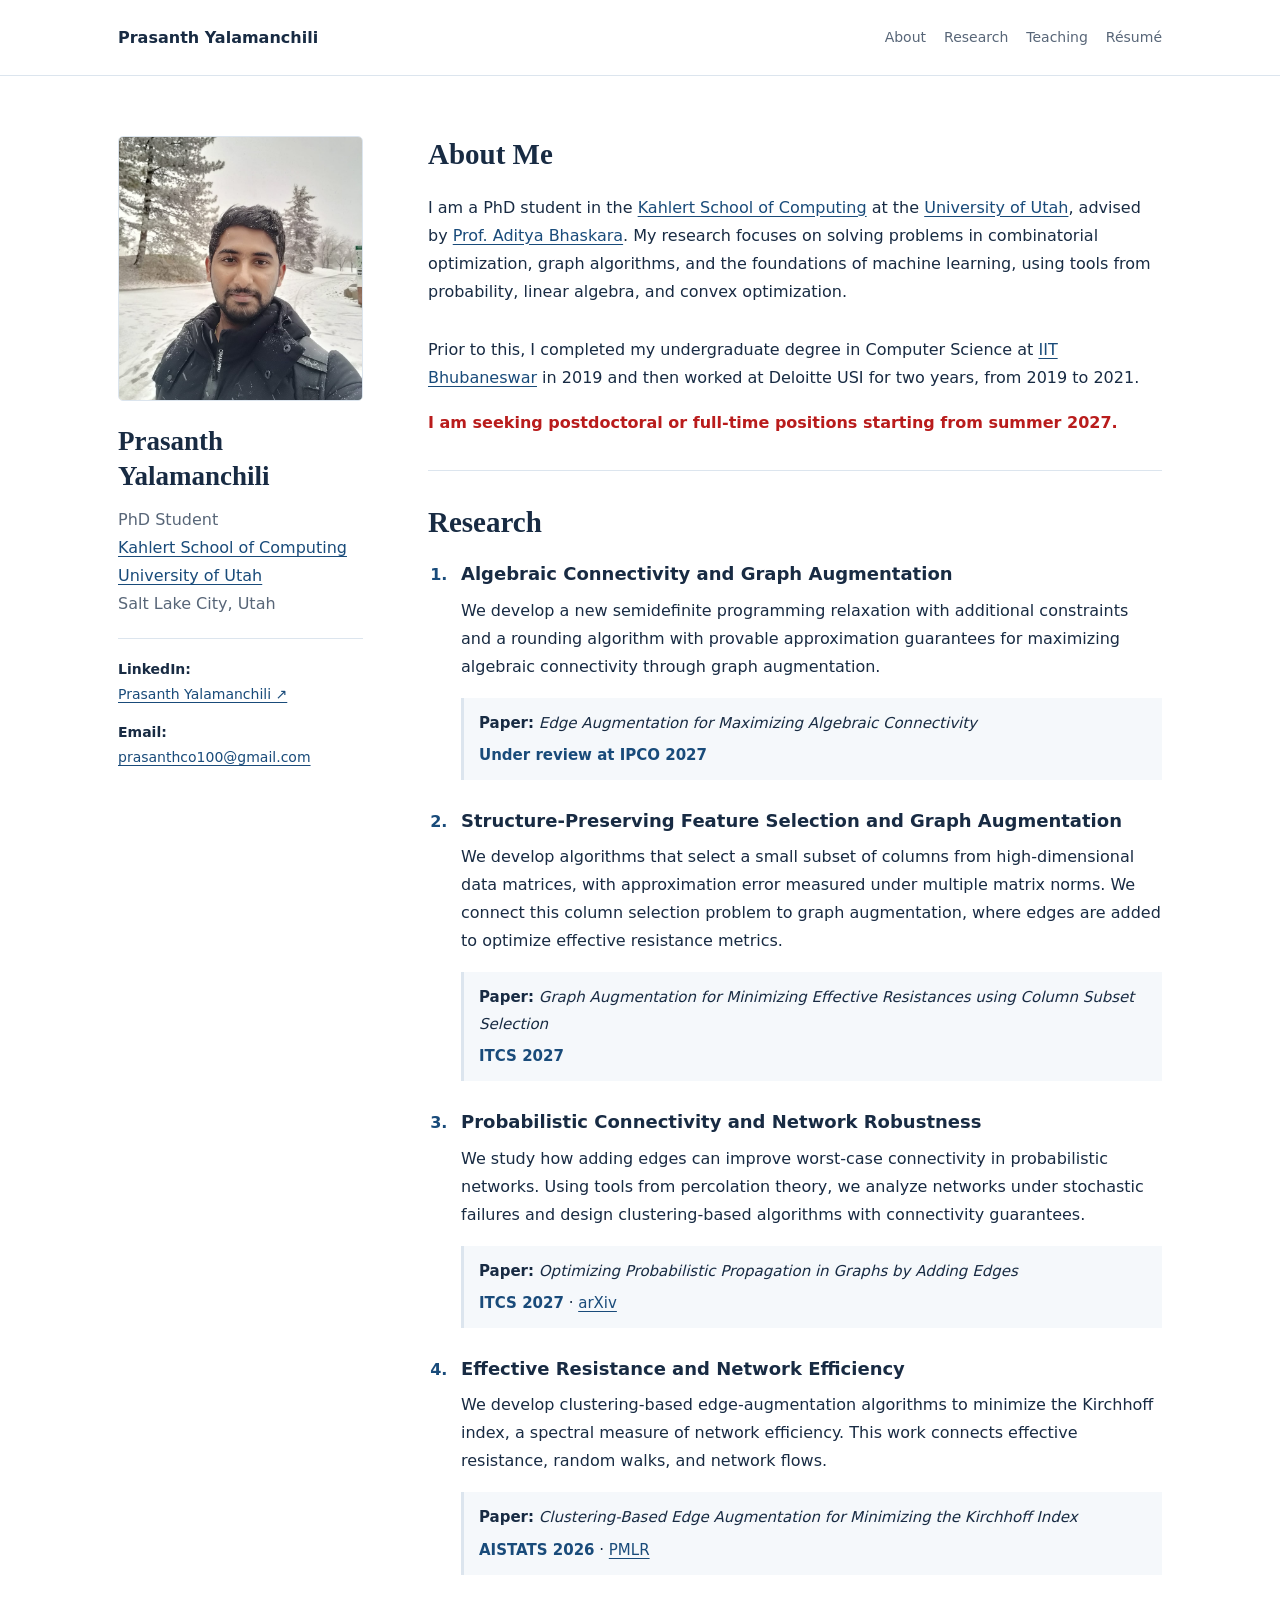
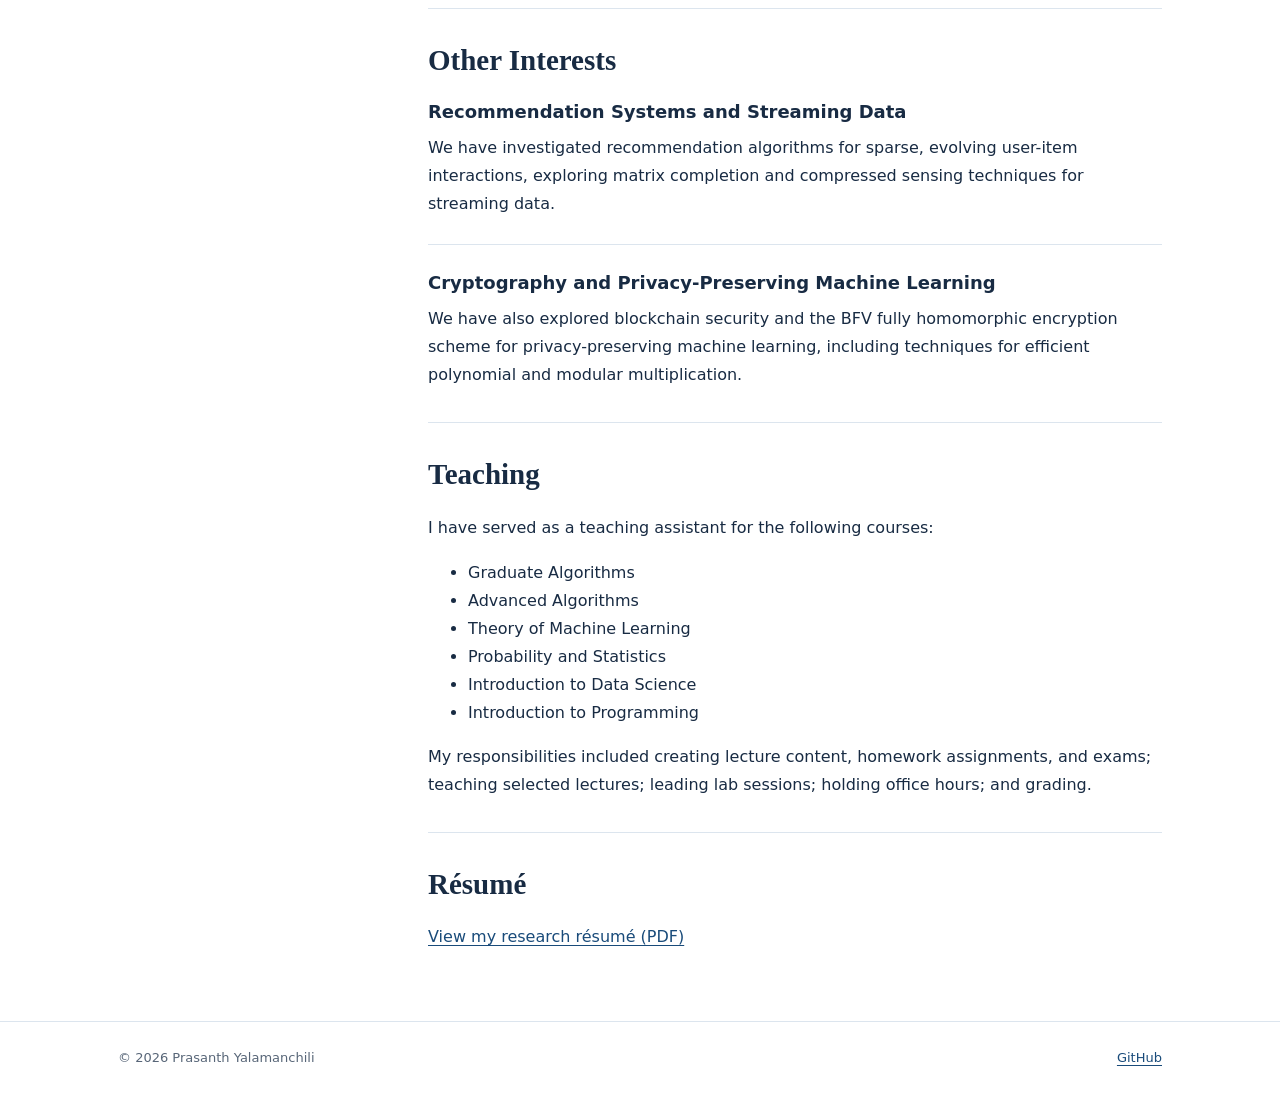
==== commit c78b3a3b: "edits" ====
--- a/index.html
+++ b/index.html
@@ -33,7 +33,7 @@
         <h2>About Me</h2>
         <p>I am a PhD student in the <a href="https://www.cs.utah.edu/">Kahlert School of Computing</a> at the <a href="https://www.utah.edu/">University of Utah</a>, advised by <a href="https://users.cs.utah.edu/~bhaskara/#top">Prof. Aditya Bhaskara</a>. My research focuses on solving problems in combinatorial optimization, graph algorithms, and the foundations of machine learning, using tools from probability, linear algebra, and convex optimization.</p>
         <p class="background-paragraph">Prior to this, I completed my undergraduate degree in Computer Science at <a href="https://www.iitbbs.ac.in/">IIT Bhubaneswar</a> in 2019 and then worked at Deloitte USI for two years, from 2019 to 2021.</p>
-        <p class="availability">I am seeking postdoctoral or full-time positions starting in fall 2027.</p>
+        <p class="availability">I am seeking postdoctoral or full-time positions starting from summer 2027.</p>
       </section>
       <section id="research" class="content-section">
         <h2>Research</h2>
